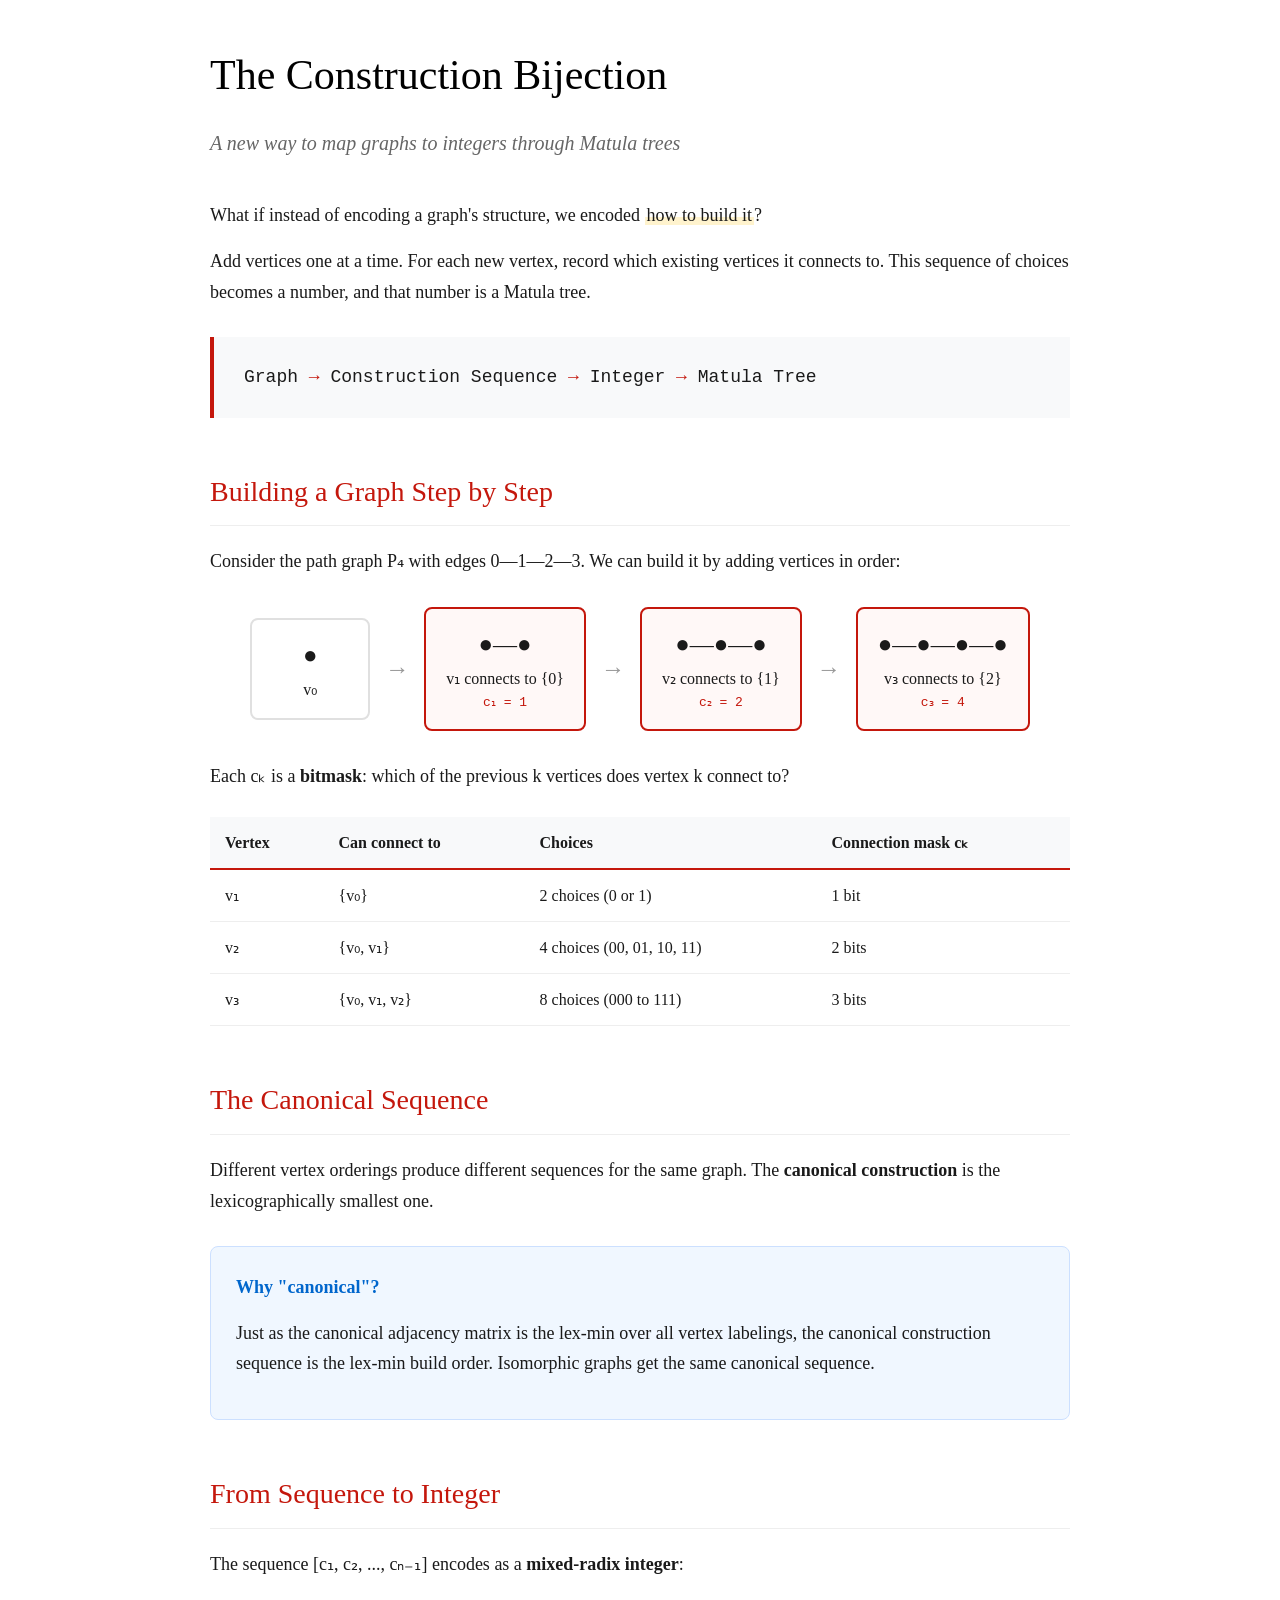
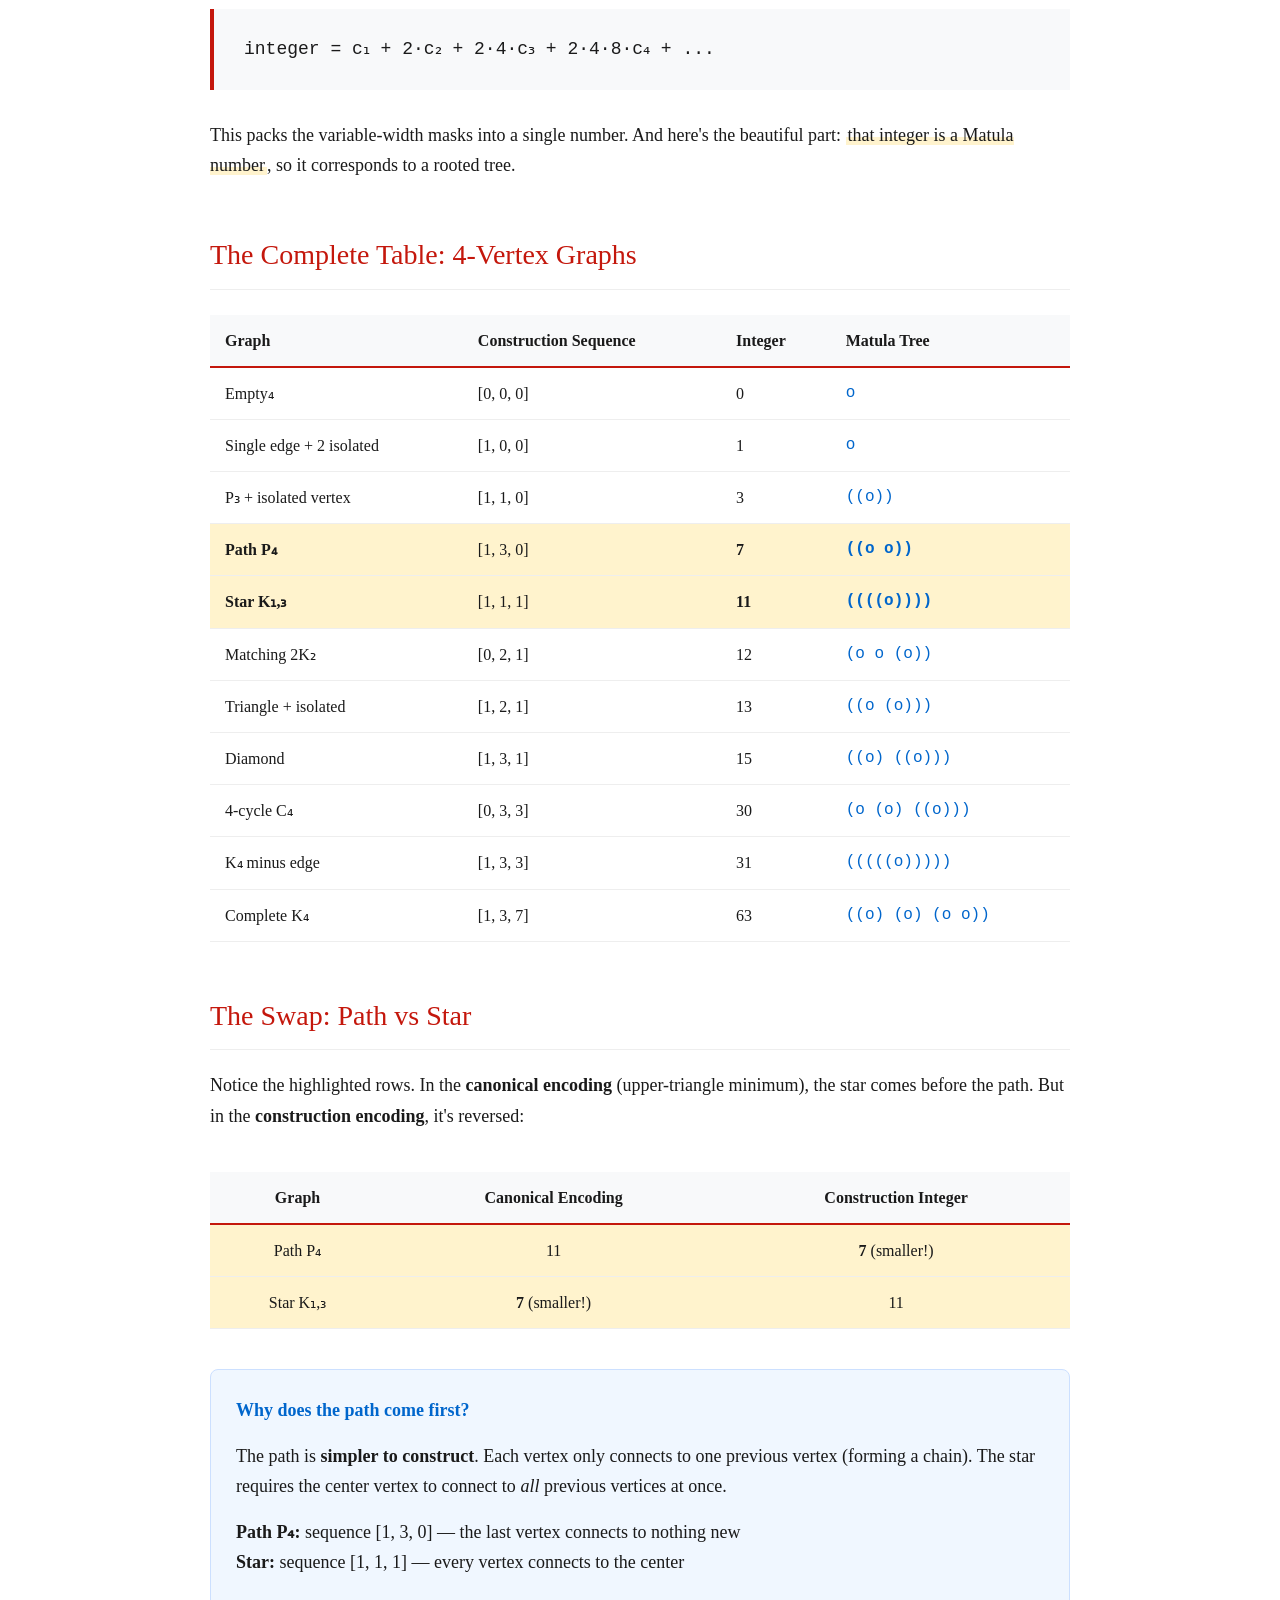
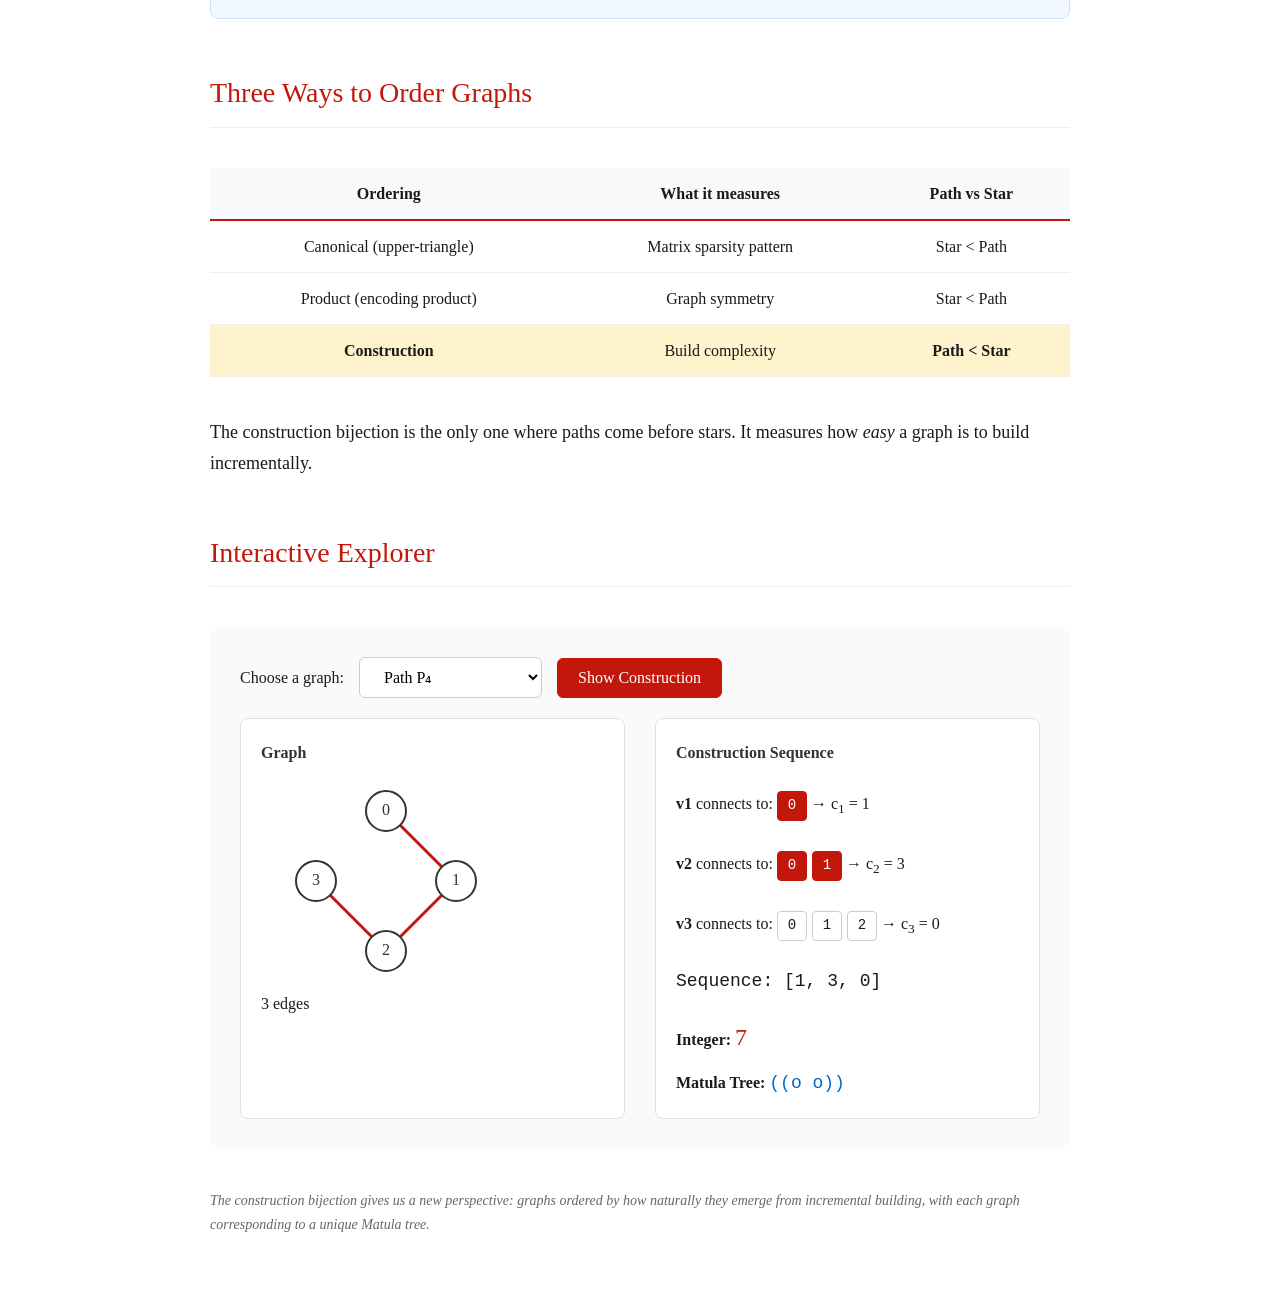
==== archive/2026-01-22/22-worksheet-construction-bijection.html @ 5022ae5f "Archive current working set" ====
<!DOCTYPE html>
<html lang="en">
<head>
    <meta charset="UTF-8">
    <meta name="viewport" content="width=device-width, initial-scale=1.0">
    <title>The Construction Bijection</title>
    <style>
        * { box-sizing: border-box; margin: 0; padding: 0; }

        body {
            font-family: 'Georgia', serif;
            background: #fff;
            color: #1a1a1a;
            line-height: 1.7;
            padding: 40px 20px;
            max-width: 900px;
            margin: 0 auto;
        }

        h1 {
            font-size: 42px;
            font-weight: normal;
            margin-bottom: 10px;
            color: #000;
        }

        h2 {
            font-size: 28px;
            font-weight: normal;
            margin: 50px 0 20px;
            color: #c4170c;
            border-bottom: 1px solid #eee;
            padding-bottom: 10px;
        }

        h3 {
            font-size: 20px;
            font-weight: 600;
            margin: 30px 0 15px;
            color: #333;
        }

        .subtitle {
            font-size: 20px;
            color: #666;
            margin-bottom: 40px;
            font-style: italic;
        }

        p {
            margin: 15px 0;
            font-size: 18px;
        }

        .highlight {
            background: linear-gradient(to bottom, transparent 60%, #fff3cd 60%);
            padding: 0 2px;
        }

        .formula-box {
            background: #f8f9fa;
            border-left: 4px solid #c4170c;
            padding: 25px 30px;
            margin: 30px 0;
            font-family: 'Courier New', monospace;
            font-size: 18px;
        }

        .formula-box .arrow {
            color: #c4170c;
            font-weight: bold;
        }

        .example-grid {
            display: grid;
            grid-template-columns: repeat(auto-fit, minmax(200px, 1fr));
            gap: 20px;
            margin: 30px 0;
        }

        .example-card {
            background: #fff;
            border: 1px solid #e0e0e0;
            border-radius: 8px;
            padding: 20px;
            text-align: center;
        }

        .example-card canvas {
            display: block;
            margin: 0 auto 15px;
        }

        .example-card .label {
            font-weight: 600;
            font-size: 16px;
            margin-bottom: 8px;
        }

        .example-card .detail {
            font-family: 'Courier New', monospace;
            font-size: 14px;
            color: #555;
        }

        table {
            width: 100%;
            border-collapse: collapse;
            margin: 25px 0;
            font-size: 16px;
        }

        th {
            background: #f8f9fa;
            padding: 12px 15px;
            text-align: left;
            font-weight: 600;
            border-bottom: 2px solid #c4170c;
        }

        td {
            padding: 12px 15px;
            border-bottom: 1px solid #eee;
        }

        tr:hover {
            background: #fafafa;
        }

        .tree-notation {
            font-family: 'Courier New', monospace;
            color: #0066cc;
        }

        .swap-highlight {
            background: #fff3cd;
        }

        .insight-box {
            background: #f0f7ff;
            border: 1px solid #cce0ff;
            border-radius: 8px;
            padding: 25px;
            margin: 30px 0;
        }

        .insight-box h4 {
            color: #0066cc;
            margin-bottom: 10px;
            font-size: 18px;
        }

        .step-diagram {
            display: flex;
            align-items: center;
            justify-content: center;
            gap: 15px;
            margin: 30px 0;
            flex-wrap: wrap;
        }

        .step-box {
            background: #fff;
            border: 2px solid #e0e0e0;
            border-radius: 8px;
            padding: 15px 20px;
            text-align: center;
            min-width: 120px;
        }

        .step-box.active {
            border-color: #c4170c;
            background: #fff8f7;
        }

        .step-arrow {
            font-size: 24px;
            color: #999;
        }

        .interactive-section {
            background: #fafafa;
            border-radius: 12px;
            padding: 30px;
            margin: 40px 0;
        }

        .controls {
            display: flex;
            gap: 15px;
            align-items: center;
            margin-bottom: 20px;
            flex-wrap: wrap;
        }

        select, button {
            font-family: inherit;
            font-size: 16px;
            padding: 10px 20px;
            border: 1px solid #ccc;
            border-radius: 6px;
            background: #fff;
            cursor: pointer;
        }

        button {
            background: #c4170c;
            color: #fff;
            border-color: #c4170c;
        }

        button:hover {
            background: #a01209;
        }

        .construction-display {
            display: grid;
            grid-template-columns: 1fr 1fr;
            gap: 30px;
            margin-top: 20px;
        }

        @media (max-width: 700px) {
            .construction-display {
                grid-template-columns: 1fr;
            }
        }

        .vis-panel {
            background: #fff;
            border: 1px solid #e0e0e0;
            border-radius: 8px;
            padding: 20px;
        }

        .vis-panel h4 {
            margin-bottom: 15px;
            color: #333;
        }

        .sequence-display {
            font-family: 'Courier New', monospace;
            font-size: 18px;
            margin: 15px 0;
        }

        .bit-display {
            display: flex;
            gap: 5px;
            margin: 10px 0;
            flex-wrap: wrap;
        }

        .bit {
            width: 30px;
            height: 30px;
            display: flex;
            align-items: center;
            justify-content: center;
            border: 1px solid #ccc;
            border-radius: 4px;
            font-family: 'Courier New', monospace;
            font-size: 14px;
        }

        .bit.on {
            background: #c4170c;
            color: #fff;
            border-color: #c4170c;
        }

        .comparison-table {
            margin: 40px 0;
        }

        .comparison-table th {
            text-align: center;
        }

        .comparison-table td {
            text-align: center;
        }

        .note {
            font-size: 14px;
            color: #666;
            font-style: italic;
            margin-top: 20px;
        }
    </style>
</head>
<body>
    <h1>The Construction Bijection</h1>
    <p class="subtitle">A new way to map graphs to integers through Matula trees</p>

    <p>
        What if instead of encoding a graph's structure, we encoded <span class="highlight">how to build it</span>?
    </p>
    <p>
        Add vertices one at a time. For each new vertex, record which existing vertices it connects to. This sequence of choices becomes a number, and that number is a Matula tree.
    </p>

    <div class="formula-box">
        Graph <span class="arrow">→</span> Construction Sequence <span class="arrow">→</span> Integer <span class="arrow">→</span> Matula Tree
    </div>

    <h2>Building a Graph Step by Step</h2>

    <p>
        Consider the path graph P₄ with edges 0—1—2—3. We can build it by adding vertices in order:
    </p>

    <div class="step-diagram">
        <div class="step-box">
            <div style="font-size: 24px;">●</div>
            <div>v₀</div>
        </div>
        <div class="step-arrow">→</div>
        <div class="step-box active">
            <div style="font-size: 24px;">●—●</div>
            <div>v₁ connects to {0}</div>
            <div style="font-family: monospace; color: #c4170c;">c₁ = 1</div>
        </div>
        <div class="step-arrow">→</div>
        <div class="step-box active">
            <div style="font-size: 24px;">●—●—●</div>
            <div>v₂ connects to {1}</div>
            <div style="font-family: monospace; color: #c4170c;">c₂ = 2</div>
        </div>
        <div class="step-arrow">→</div>
        <div class="step-box active">
            <div style="font-size: 24px;">●—●—●—●</div>
            <div>v₃ connects to {2}</div>
            <div style="font-family: monospace; color: #c4170c;">c₃ = 4</div>
        </div>
    </div>

    <p>
        Each cₖ is a <strong>bitmask</strong>: which of the previous k vertices does vertex k connect to?
    </p>

    <table>
        <tr>
            <th>Vertex</th>
            <th>Can connect to</th>
            <th>Choices</th>
            <th>Connection mask cₖ</th>
        </tr>
        <tr>
            <td>v₁</td>
            <td>{v₀}</td>
            <td>2 choices (0 or 1)</td>
            <td>1 bit</td>
        </tr>
        <tr>
            <td>v₂</td>
            <td>{v₀, v₁}</td>
            <td>4 choices (00, 01, 10, 11)</td>
            <td>2 bits</td>
        </tr>
        <tr>
            <td>v₃</td>
            <td>{v₀, v₁, v₂}</td>
            <td>8 choices (000 to 111)</td>
            <td>3 bits</td>
        </tr>
    </table>

    <h2>The Canonical Sequence</h2>

    <p>
        Different vertex orderings produce different sequences for the same graph. The <strong>canonical construction</strong> is the lexicographically smallest one.
    </p>

    <div class="insight-box">
        <h4>Why "canonical"?</h4>
        <p>
            Just as the canonical adjacency matrix is the lex-min over all vertex labelings, the canonical construction sequence is the lex-min build order. Isomorphic graphs get the same canonical sequence.
        </p>
    </div>

    <h2>From Sequence to Integer</h2>

    <p>
        The sequence [c₁, c₂, ..., cₙ₋₁] encodes as a <strong>mixed-radix integer</strong>:
    </p>

    <div class="formula-box">
        integer = c₁ + 2·c₂ + 2·4·c₃ + 2·4·8·c₄ + ...
    </div>

    <p>
        This packs the variable-width masks into a single number. And here's the beautiful part: <span class="highlight">that integer is a Matula number</span>, so it corresponds to a rooted tree.
    </p>

    <h2>The Complete Table: 4-Vertex Graphs</h2>

    <table>
        <tr>
            <th>Graph</th>
            <th>Construction Sequence</th>
            <th>Integer</th>
            <th>Matula Tree</th>
        </tr>
        <tr>
            <td>Empty₄</td>
            <td>[0, 0, 0]</td>
            <td>0</td>
            <td class="tree-notation">o</td>
        </tr>
        <tr>
            <td>Single edge + 2 isolated</td>
            <td>[1, 0, 0]</td>
            <td>1</td>
            <td class="tree-notation">o</td>
        </tr>
        <tr>
            <td>P₃ + isolated vertex</td>
            <td>[1, 1, 0]</td>
            <td>3</td>
            <td class="tree-notation">((o))</td>
        </tr>
        <tr class="swap-highlight">
            <td><strong>Path P₄</strong></td>
            <td>[1, 3, 0]</td>
            <td><strong>7</strong></td>
            <td class="tree-notation"><strong>((o o))</strong></td>
        </tr>
        <tr class="swap-highlight">
            <td><strong>Star K₁,₃</strong></td>
            <td>[1, 1, 1]</td>
            <td><strong>11</strong></td>
            <td class="tree-notation"><strong>((((o))))</strong></td>
        </tr>
        <tr>
            <td>Matching 2K₂</td>
            <td>[0, 2, 1]</td>
            <td>12</td>
            <td class="tree-notation">(o o (o))</td>
        </tr>
        <tr>
            <td>Triangle + isolated</td>
            <td>[1, 2, 1]</td>
            <td>13</td>
            <td class="tree-notation">((o (o)))</td>
        </tr>
        <tr>
            <td>Diamond</td>
            <td>[1, 3, 1]</td>
            <td>15</td>
            <td class="tree-notation">((o) ((o)))</td>
        </tr>
        <tr>
            <td>4-cycle C₄</td>
            <td>[0, 3, 3]</td>
            <td>30</td>
            <td class="tree-notation">(o (o) ((o)))</td>
        </tr>
        <tr>
            <td>K₄ minus edge</td>
            <td>[1, 3, 3]</td>
            <td>31</td>
            <td class="tree-notation">(((((o)))))</td>
        </tr>
        <tr>
            <td>Complete K₄</td>
            <td>[1, 3, 7]</td>
            <td>63</td>
            <td class="tree-notation">((o) (o) (o o))</td>
        </tr>
    </table>

    <h2>The Swap: Path vs Star</h2>

    <p>
        Notice the highlighted rows. In the <strong>canonical encoding</strong> (upper-triangle minimum), the star comes before the path. But in the <strong>construction encoding</strong>, it's reversed:
    </p>

    <table class="comparison-table">
        <tr>
            <th>Graph</th>
            <th>Canonical Encoding</th>
            <th>Construction Integer</th>
        </tr>
        <tr class="swap-highlight">
            <td>Path P₄</td>
            <td>11</td>
            <td><strong>7</strong> (smaller!)</td>
        </tr>
        <tr class="swap-highlight">
            <td>Star K₁,₃</td>
            <td><strong>7</strong> (smaller!)</td>
            <td>11</td>
        </tr>
    </table>

    <div class="insight-box">
        <h4>Why does the path come first?</h4>
        <p>
            The path is <strong>simpler to construct</strong>. Each vertex only connects to one previous vertex (forming a chain). The star requires the center vertex to connect to <em>all</em> previous vertices at once.
        </p>
        <p style="margin-top: 15px;">
            <strong>Path P₄:</strong> sequence [1, 3, 0] — the last vertex connects to nothing new<br>
            <strong>Star:</strong> sequence [1, 1, 1] — every vertex connects to the center
        </p>
    </div>

    <h2>Three Ways to Order Graphs</h2>

    <table class="comparison-table">
        <tr>
            <th>Ordering</th>
            <th>What it measures</th>
            <th>Path vs Star</th>
        </tr>
        <tr>
            <td>Canonical (upper-triangle)</td>
            <td>Matrix sparsity pattern</td>
            <td>Star &lt; Path</td>
        </tr>
        <tr>
            <td>Product (encoding product)</td>
            <td>Graph symmetry</td>
            <td>Star &lt; Path</td>
        </tr>
        <tr style="background: #fff3cd;">
            <td><strong>Construction</strong></td>
            <td>Build complexity</td>
            <td><strong>Path &lt; Star</strong></td>
        </tr>
    </table>

    <p>
        The construction bijection is the only one where paths come before stars. It measures how <em>easy</em> a graph is to build incrementally.
    </p>

    <h2>Interactive Explorer</h2>

    <div class="interactive-section">
        <div class="controls">
            <label>Choose a graph:</label>
            <select id="graphSelect">
                <option value="empty">Empty₄ (no edges)</option>
                <option value="edge">Single edge</option>
                <option value="p3iso">P₃ + isolated</option>
                <option value="path" selected>Path P₄</option>
                <option value="star">Star K₁,₃</option>
                <option value="match">Matching 2K₂</option>
                <option value="tri">Triangle + isolated</option>
                <option value="diamond">Diamond</option>
                <option value="c4">4-cycle C₄</option>
                <option value="k4me">K₄ minus edge</option>
                <option value="k4">Complete K₄</option>
            </select>
            <button onclick="showConstruction()">Show Construction</button>
        </div>

        <div class="construction-display">
            <div class="vis-panel">
                <h4>Graph</h4>
                <canvas id="graphCanvas" width="250" height="200"></canvas>
                <div id="graphInfo" class="detail"></div>
            </div>
            <div class="vis-panel">
                <h4>Construction Sequence</h4>
                <div id="sequenceVis"></div>
                <div class="sequence-display" id="sequenceDisplay"></div>
                <div style="margin-top: 20px;">
                    <strong>Integer:</strong> <span id="integerDisplay" style="color: #c4170c; font-size: 24px;"></span>
                </div>
                <div style="margin-top: 10px;">
                    <strong>Matula Tree:</strong> <span id="treeDisplay" class="tree-notation" style="font-size: 18px;"></span>
                </div>
            </div>
        </div>
    </div>

    <p class="note">
        The construction bijection gives us a new perspective: graphs ordered by how naturally they emerge from incremental building, with each graph corresponding to a unique Matula tree.
    </p>

    <script>
        const GRAPHS = {
            empty: { edges: [], seq: [0,0,0], int: 0, tree: 'o', name: 'Empty₄' },
            edge: { edges: [[0,1]], seq: [1,0,0], int: 1, tree: 'o', name: 'Single edge' },
            p3iso: { edges: [[0,1],[1,2]], seq: [1,1,0], int: 3, tree: '((o))', name: 'P₃ + isolated' },
            path: { edges: [[0,1],[1,2],[2,3]], seq: [1,3,0], int: 7, tree: '((o o))', name: 'Path P₄' },
            star: { edges: [[0,1],[0,2],[0,3]], seq: [1,1,1], int: 11, tree: '((((o))))', name: 'Star K₁,₃' },
            match: { edges: [[0,1],[2,3]], seq: [0,2,1], int: 12, tree: '(o o (o))', name: 'Matching 2K₂' },
            tri: { edges: [[0,1],[0,2],[1,2]], seq: [1,2,1], int: 13, tree: '((o (o)))', name: 'K₃ + isolated' },
            diamond: { edges: [[0,1],[0,2],[1,2],[1,3]], seq: [1,3,1], int: 15, tree: '((o) ((o)))', name: 'Diamond' },
            c4: { edges: [[0,1],[1,2],[2,3],[0,3]], seq: [0,3,3], int: 30, tree: '(o (o) ((o)))', name: '4-cycle C₄' },
            k4me: { edges: [[0,1],[0,2],[0,3],[1,2],[1,3]], seq: [1,3,3], int: 31, tree: '(((((o)))))', name: 'K₄ - edge' },
            k4: { edges: [[0,1],[0,2],[0,3],[1,2],[1,3],[2,3]], seq: [1,3,7], int: 63, tree: '((o) (o) (o o))', name: 'K₄' },
        };

        function drawGraph(canvasId, edges) {
            const canvas = document.getElementById(canvasId);
            const ctx = canvas.getContext('2d');
            ctx.clearRect(0, 0, canvas.width, canvas.height);

            const cx = canvas.width / 2;
            const cy = canvas.height / 2;
            const r = 70;
            const positions = [];

            for (let i = 0; i < 4; i++) {
                const angle = -Math.PI/2 + (2 * Math.PI * i / 4);
                positions.push({
                    x: cx + r * Math.cos(angle),
                    y: cy + r * Math.sin(angle)
                });
            }

            // Draw edges
            ctx.strokeStyle = '#c4170c';
            ctx.lineWidth = 3;
            for (const [a, b] of edges) {
                ctx.beginPath();
                ctx.moveTo(positions[a].x, positions[a].y);
                ctx.lineTo(positions[b].x, positions[b].y);
                ctx.stroke();
            }

            // Draw vertices
            for (let i = 0; i < 4; i++) {
                ctx.beginPath();
                ctx.arc(positions[i].x, positions[i].y, 20, 0, 2 * Math.PI);
                ctx.fillStyle = '#fff';
                ctx.fill();
                ctx.strokeStyle = '#333';
                ctx.lineWidth = 2;
                ctx.stroke();

                ctx.fillStyle = '#333';
                ctx.font = '16px Georgia';
                ctx.textAlign = 'center';
                ctx.textBaseline = 'middle';
                ctx.fillText(i.toString(), positions[i].x, positions[i].y);
            }
        }

        function showConstruction() {
            const key = document.getElementById('graphSelect').value;
            const g = GRAPHS[key];

            drawGraph('graphCanvas', g.edges);
            document.getElementById('graphInfo').textContent = `${g.edges.length} edges`;

            // Show sequence visualization
            let seqHtml = '';
            for (let k = 0; k < 3; k++) {
                const c = g.seq[k];
                const bits = k + 1;
                seqHtml += `<div style="margin: 10px 0;">`;
                seqHtml += `<strong>v${k+1}</strong> connects to: `;
                seqHtml += `<span class="bit-display" style="display: inline-flex;">`;
                for (let b = 0; b < bits; b++) {
                    const on = (c & (1 << b)) ? 'on' : '';
                    seqHtml += `<span class="bit ${on}">${b}</span>`;
                }
                seqHtml += `</span>`;
                seqHtml += ` → c<sub>${k+1}</sub> = ${c}`;
                seqHtml += `</div>`;
            }
            document.getElementById('sequenceVis').innerHTML = seqHtml;

            document.getElementById('sequenceDisplay').textContent =
                `Sequence: [${g.seq.join(', ')}]`;
            document.getElementById('integerDisplay').textContent = g.int;
            document.getElementById('treeDisplay').textContent = g.tree;
        }

        // Initialize
        showConstruction();
    </script>
</body>
</html>
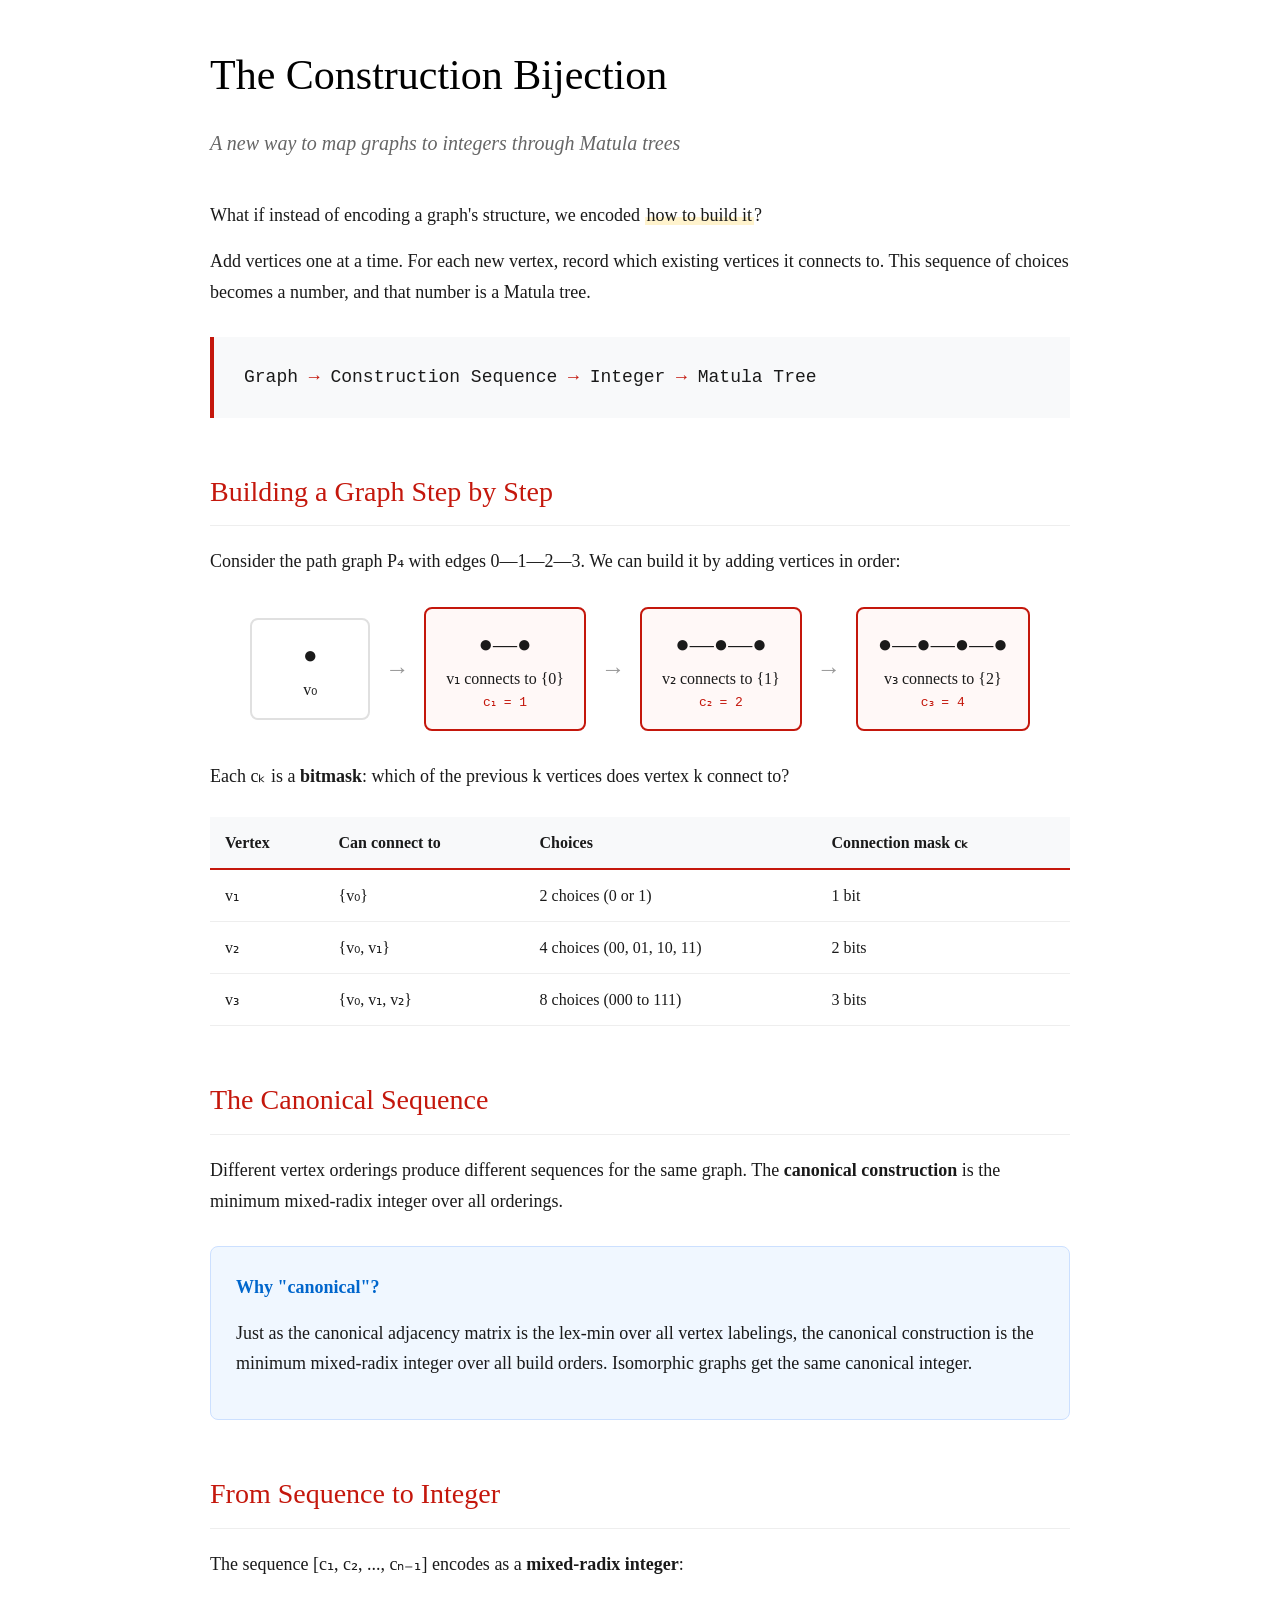
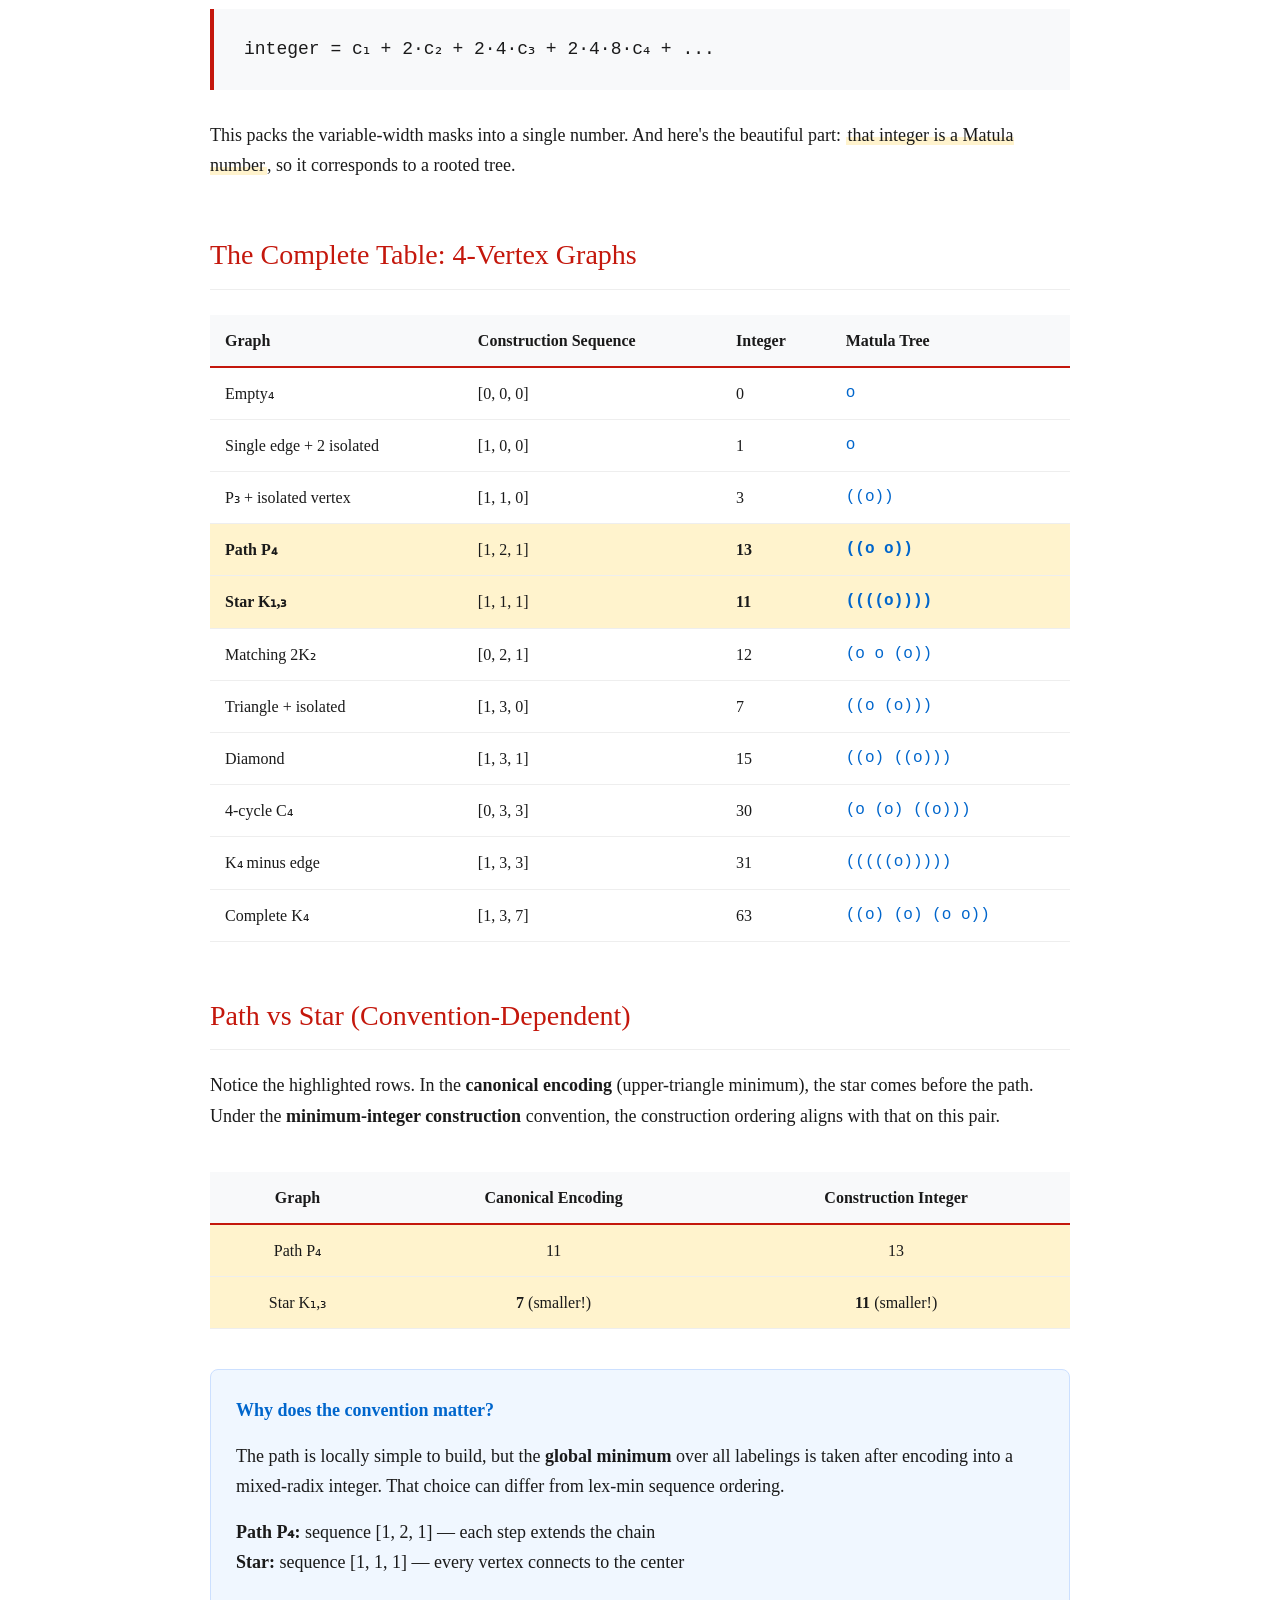
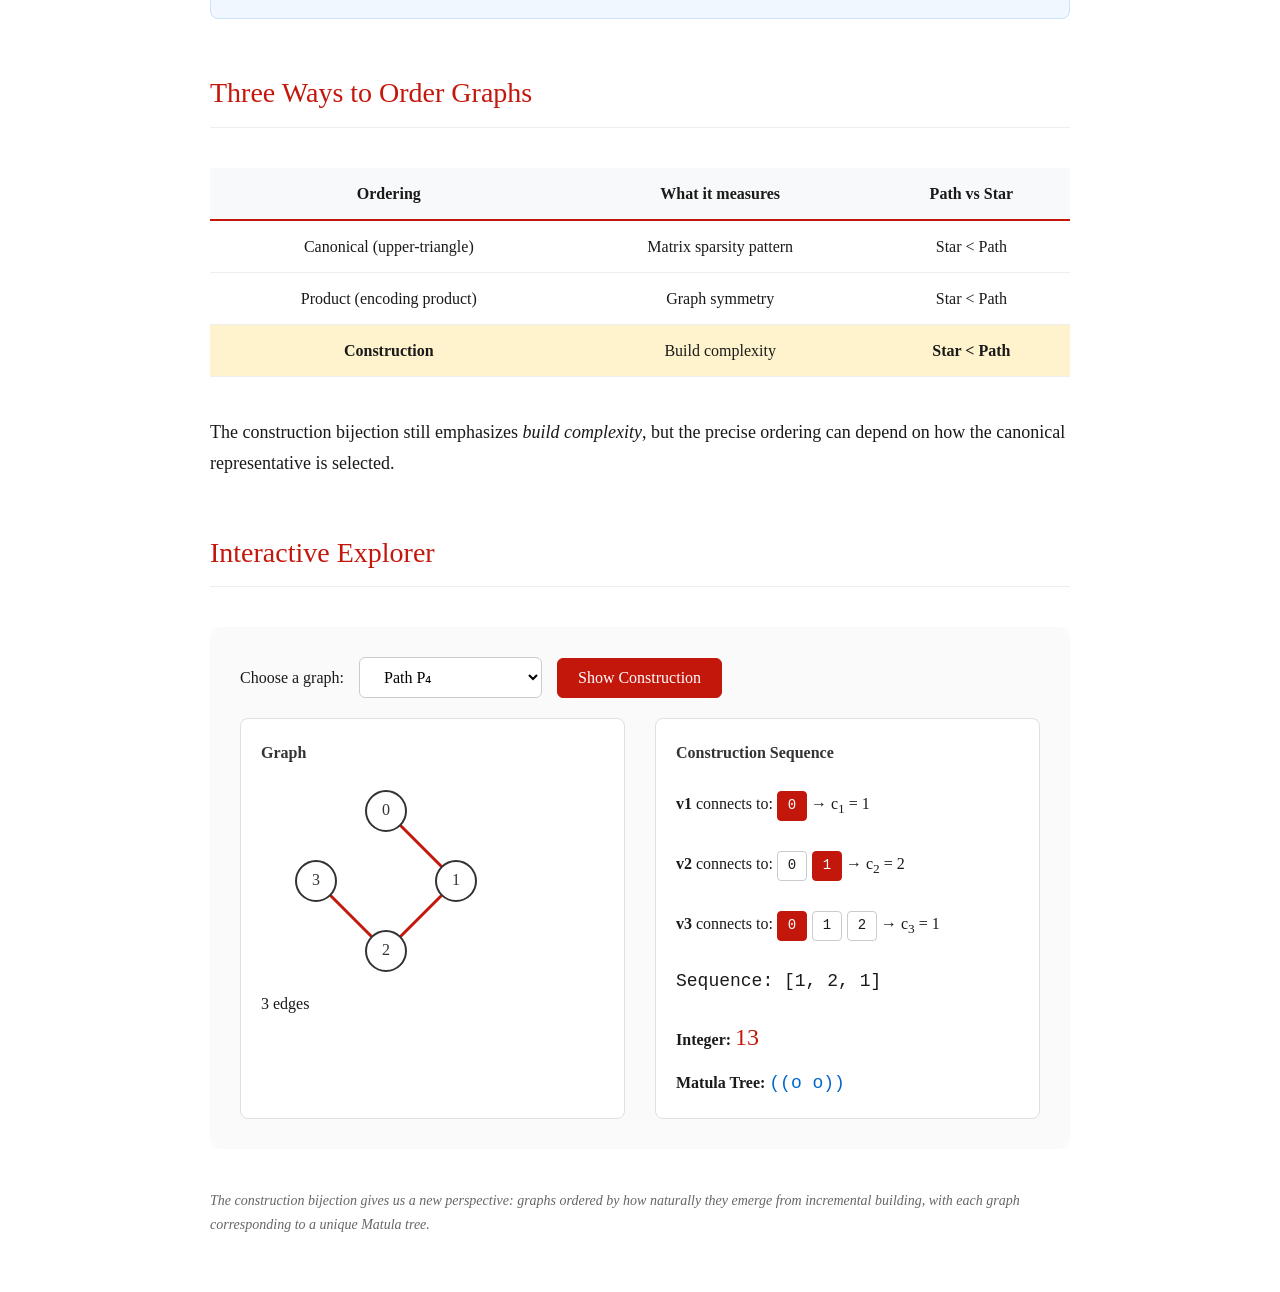
==== commit 63966258: "Add paper/interactive drafts and OEIS tooling notes Co-Authored-By: Claude Opus 4.5 <noreply@anthrop" ====
--- a/archive/2026-01-22/22-worksheet-construction-bijection.html
+++ b/archive/2026-01-22/22-worksheet-construction-bijection.html
@@ -369,13 +369,13 @@
     <h2>The Canonical Sequence</h2>
 
     <p>
-        Different vertex orderings produce different sequences for the same graph. The <strong>canonical construction</strong> is the lexicographically smallest one.
+        Different vertex orderings produce different sequences for the same graph. The <strong>canonical construction</strong> is the minimum mixed-radix integer over all orderings.
     </p>
 
     <div class="insight-box">
         <h4>Why "canonical"?</h4>
         <p>
-            Just as the canonical adjacency matrix is the lex-min over all vertex labelings, the canonical construction sequence is the lex-min build order. Isomorphic graphs get the same canonical sequence.
+            Just as the canonical adjacency matrix is the lex-min over all vertex labelings, the canonical construction is the minimum mixed-radix integer over all build orders. Isomorphic graphs get the same canonical integer.
         </p>
     </div>
 
@@ -422,8 +422,8 @@
         </tr>
         <tr class="swap-highlight">
             <td><strong>Path P₄</strong></td>
-            <td>[1, 3, 0]</td>
-            <td><strong>7</strong></td>
+            <td>[1, 2, 1]</td>
+            <td><strong>13</strong></td>
             <td class="tree-notation"><strong>((o o))</strong></td>
         </tr>
         <tr class="swap-highlight">
@@ -440,8 +440,8 @@
         </tr>
         <tr>
             <td>Triangle + isolated</td>
-            <td>[1, 2, 1]</td>
-            <td>13</td>
+            <td>[1, 3, 0]</td>
+            <td>7</td>
             <td class="tree-notation">((o (o)))</td>
         </tr>
         <tr>
@@ -470,10 +470,10 @@
         </tr>
     </table>
 
-    <h2>The Swap: Path vs Star</h2>
-
-    <p>
-        Notice the highlighted rows. In the <strong>canonical encoding</strong> (upper-triangle minimum), the star comes before the path. But in the <strong>construction encoding</strong>, it's reversed:
+    <h2>Path vs Star (Convention-Dependent)</h2>
+
+    <p>
+        Notice the highlighted rows. In the <strong>canonical encoding</strong> (upper-triangle minimum), the star comes before the path. Under the <strong>minimum-integer construction</strong> convention, the construction ordering aligns with that on this pair.
     </p>
 
     <table class="comparison-table">
@@ -485,22 +485,22 @@
         <tr class="swap-highlight">
             <td>Path P₄</td>
             <td>11</td>
-            <td><strong>7</strong> (smaller!)</td>
+            <td>13</td>
         </tr>
         <tr class="swap-highlight">
             <td>Star K₁,₃</td>
             <td><strong>7</strong> (smaller!)</td>
-            <td>11</td>
+            <td><strong>11</strong> (smaller!)</td>
         </tr>
     </table>
 
     <div class="insight-box">
-        <h4>Why does the path come first?</h4>
+        <h4>Why does the convention matter?</h4>
         <p>
-            The path is <strong>simpler to construct</strong>. Each vertex only connects to one previous vertex (forming a chain). The star requires the center vertex to connect to <em>all</em> previous vertices at once.
+            The path is locally simple to build, but the <strong>global minimum</strong> over all labelings is taken after encoding into a mixed-radix integer. That choice can differ from lex-min sequence ordering.
         </p>
         <p style="margin-top: 15px;">
-            <strong>Path P₄:</strong> sequence [1, 3, 0] — the last vertex connects to nothing new<br>
+            <strong>Path P₄:</strong> sequence [1, 2, 1] — each step extends the chain<br>
             <strong>Star:</strong> sequence [1, 1, 1] — every vertex connects to the center
         </p>
     </div>
@@ -526,12 +526,12 @@
         <tr style="background: #fff3cd;">
             <td><strong>Construction</strong></td>
             <td>Build complexity</td>
-            <td><strong>Path &lt; Star</strong></td>
+            <td><strong>Star &lt; Path</strong></td>
         </tr>
     </table>
 
     <p>
-        The construction bijection is the only one where paths come before stars. It measures how <em>easy</em> a graph is to build incrementally.
+        The construction bijection still emphasizes <em>build complexity</em>, but the precise ordering can depend on how the canonical representative is selected.
     </p>
 
     <h2>Interactive Explorer</h2>
@@ -584,10 +584,10 @@
             empty: { edges: [], seq: [0,0,0], int: 0, tree: 'o', name: 'Empty₄' },
             edge: { edges: [[0,1]], seq: [1,0,0], int: 1, tree: 'o', name: 'Single edge' },
             p3iso: { edges: [[0,1],[1,2]], seq: [1,1,0], int: 3, tree: '((o))', name: 'P₃ + isolated' },
-            path: { edges: [[0,1],[1,2],[2,3]], seq: [1,3,0], int: 7, tree: '((o o))', name: 'Path P₄' },
+            path: { edges: [[0,1],[1,2],[2,3]], seq: [1,2,1], int: 13, tree: '((o o))', name: 'Path P₄' },
             star: { edges: [[0,1],[0,2],[0,3]], seq: [1,1,1], int: 11, tree: '((((o))))', name: 'Star K₁,₃' },
             match: { edges: [[0,1],[2,3]], seq: [0,2,1], int: 12, tree: '(o o (o))', name: 'Matching 2K₂' },
-            tri: { edges: [[0,1],[0,2],[1,2]], seq: [1,2,1], int: 13, tree: '((o (o)))', name: 'K₃ + isolated' },
+            tri: { edges: [[0,1],[0,2],[1,2]], seq: [1,3,0], int: 7, tree: '((o (o)))', name: 'K₃ + isolated' },
             diamond: { edges: [[0,1],[0,2],[1,2],[1,3]], seq: [1,3,1], int: 15, tree: '((o) ((o)))', name: 'Diamond' },
             c4: { edges: [[0,1],[1,2],[2,3],[0,3]], seq: [0,3,3], int: 30, tree: '(o (o) ((o)))', name: '4-cycle C₄' },
             k4me: { edges: [[0,1],[0,2],[0,3],[1,2],[1,3]], seq: [1,3,3], int: 31, tree: '(((((o)))))', name: 'K₄ - edge' },
